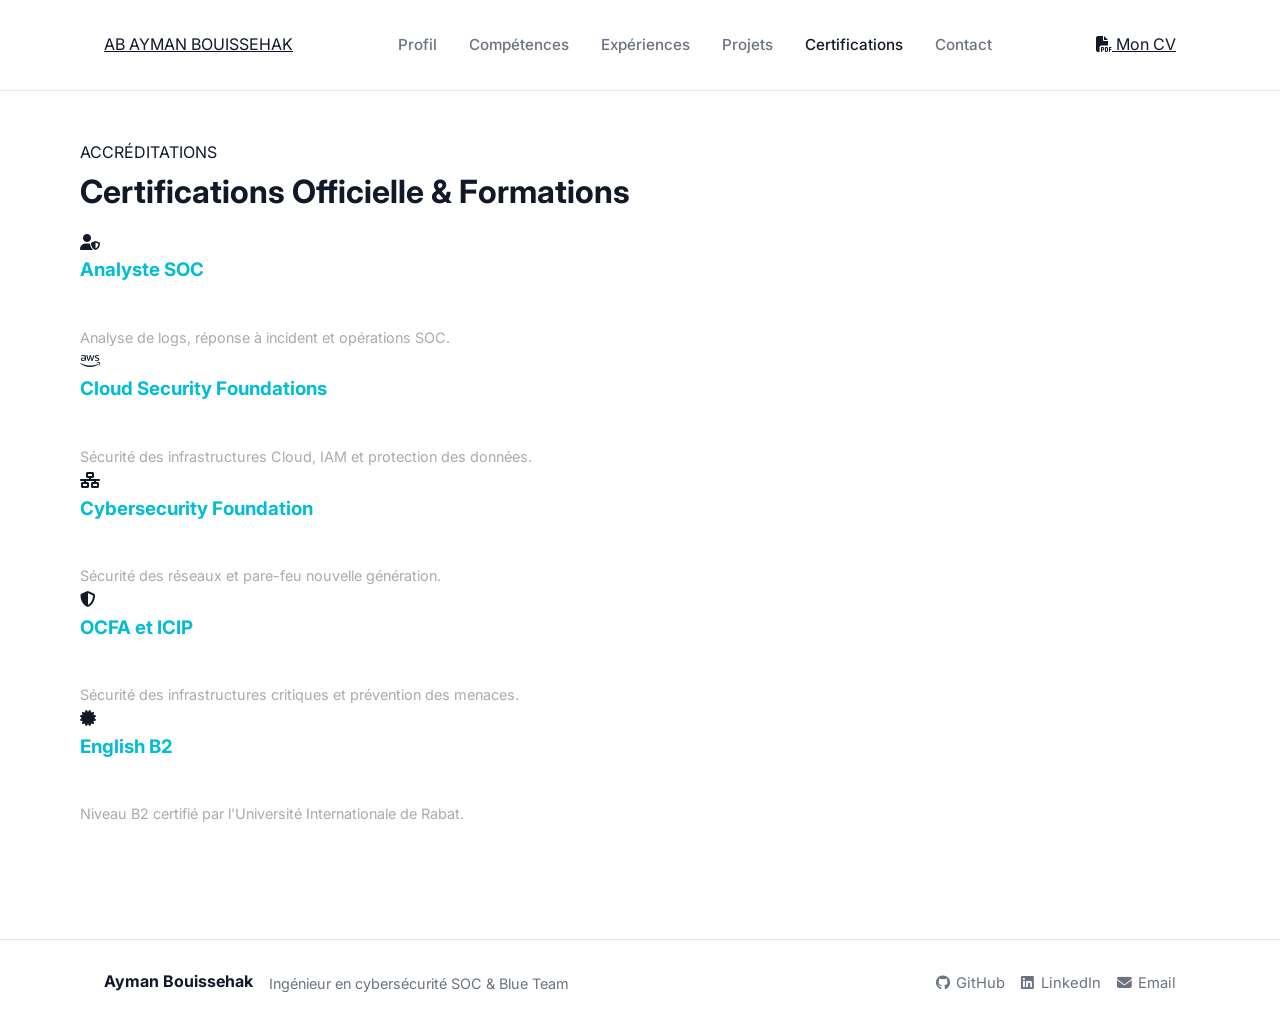
==== certifications.html @ 8b4440b2 "Refonte complete du portfolio multi-pages selon le CV actuel" ====
<!DOCTYPE html>
<html lang="fr">
<head>
    <meta charset="UTF-8">
    <meta name="viewport" content="width=device-width, initial-scale=1.0">
    <title>Certifications – Ayman Bouissehak</title>
    <link rel="stylesheet" href="style.css?v=3">
    <link rel="stylesheet" href="https://cdnjs.cloudflare.com/ajax/libs/font-awesome/6.4.0/css/all.min.css">
</head>
<body>

<nav class="navbar">
    <div class="container">
        <div class="logo">
            <a href="index.html">
                <span class="logo-badge">AB</span>
                <span class="logo-text">AYMAN BOUISSEHAK</span>
            </a>
        </div>
        <ul class="nav-links">
            <li><a href="index.html">Profil</a></li>
            <li><a href="skills.html">Compétences</a></li>
            <li><a href="experience.html">Expériences</a></li>
            <li><a href="projects.html">Projets</a></li>
            <li><a href="certifications.html" class="active">Certifications</a></li>
            <li><a href="contact.html">Contact</a></li>
        </ul>
        <div class="nav-actions">
            <a href="CV_Ayman_Bouissehak_SOC_Blue_Team.pdf" target="_blank" class="btn-cv">
                <i class="fas fa-file-pdf"></i> Mon CV
            </a>
        </div>
    </div>
</nav>

<main class="page-content">
    <section class="container" style="padding: 50px 0;">
        <div class="section-header">
            <p class="section-kicker">ACCRÉDITATIONS</p>
            <h1 class="section-title">Certifications Officielle & Formations</h1>
        </div>

        <div class="overview-grid" style="grid-template-columns: repeat(auto-fit, minmax(280px, 1fr)); gap: 25px;">

            <div class="overview-card">
                <div class="card-icon"><i class="fas fa-user-shield"></i></div>
                <h3 style="color: #00bcd4;">Analyste SOC</h3>
                <p style="color: #fff; font-weight: bold; margin-top: 5px;">DGSSI Cyber Learn (2026)</p>
                <p style="color: #aaa; margin-top: 10px; font-size: 0.9em;">Analyse de logs, réponse à incident et opérations SOC.</p>
            </div>

            <div class="overview-card">
                <div class="card-icon"><i class="fab fa-aws"></i></div>
                <h3 style="color: #00bcd4;">Cloud Security Foundations</h3>
                <p style="color: #fff; font-weight: bold; margin-top: 5px;">AWS Academy (2026)</p>
                <p style="color: #aaa; margin-top: 10px; font-size: 0.9em;">Sécurité des infrastructures Cloud, IAM et protection des données.</p>
            </div>

            <div class="overview-card">
                <div class="card-icon"><i class="fas fa-network-wired"></i></div>
                <h3 style="color: #00bcd4;">Cybersecurity Foundation</h3>
                <p style="color: #fff; font-weight: bold; margin-top: 5px;">Palo Alto Networks Academy</p>
                <p style="color: #aaa; margin-top: 10px; font-size: 0.9em;">Sécurité des réseaux et pare-feu nouvelle génération.</p>
            </div>

            <div class="overview-card">
                <div class="card-icon"><i class="fas fa-shield-alt"></i></div>
                <h3 style="color: #00bcd4;">OCFA et ICIP</h3>
                <p style="color: #fff; font-weight: bold; margin-top: 5px;">OPSWAT</p>
                <p style="color: #aaa; margin-top: 10px; font-size: 0.9em;">Sécurité des infrastructures critiques et prévention des menaces.</p>
            </div>

            <div class="overview-card">
                <div class="card-icon"><i class="fas fa-certificate"></i></div>
                <h3 style="color: #00bcd4;">English B2</h3>
                <p style="color: #fff; font-weight: bold; margin-top: 5px;">Certificat UIR</p>
                <p style="color: #aaa; margin-top: 10px; font-size: 0.9em;">Niveau B2 certifié par l'Université Internationale de Rabat.</p>
            </div>

        </div>
    </section>
</main>

<footer class="site-footer">
    <div class="container footer-content">
        <div class="footer-brand">
            <h3>Ayman Bouissehak</h3>
            <p>Ingénieur en cybersécurité SOC & Blue Team</p>
        </div>
        <div class="footer-links">
            <a href="https://github.com/AYMANBOUISSEHAK/" target="_blank"><i class="fab fa-github"></i> GitHub</a>
            <a href="https://linkedin.com/in/ayman-bouissehak" target="_blank"><i class="fab fa-linkedin"></i> LinkedIn</a>
            <a href="mailto:bouissehak.ayman@gmail.com"><i class="fas fa-envelope"></i> Email</a>
        </div>
    </div>
</footer>

</body>
</html>
---- style.css ----
@import url('https://fonts.googleapis.com/css2?family=Inter:wght@300;400;500;600;700;800&display=swap');

* {
    margin: 0;
    padding: 0;
    box-sizing: border-box;
}

:root {
    --bg: #ffffff;
    --text: #111827;
    --text-dim: #6b7280;
    --accent: #f59e0b;
    --accent-soft: rgba(245, 158, 11, 0.12);
    --border: #e5e7eb;
    --card-bg: #f9fafb;
    --shadow: 0 10px 30px rgba(17, 24, 39, 0.06);
    --radius: 16px;
}

html {
    scroll-behavior: smooth;
}

body {
    font-family: 'Inter', sans-serif;
    background: var(--bg);
    color: var(--text);
    line-height: 1.6;
    padding-top: 90px;
}

a {
    color: inherit;
}

.container {
    max-width: 1120px;
    margin: 0 auto;
    padding: 0 1.5rem;
}

.page {
    padding: 3rem 0 4rem;
}

.section-title {
    font-size: 2rem;
    font-weight: 700;
    margin-bottom: 0.8rem;
    color: var(--text);
}

.section-intro {
    color: var(--text-dim);
    font-size: 1rem;
    margin-bottom: 2rem;
    max-width: 760px;
}

/* NAVBAR */
.navbar {
    position: fixed;
    top: 0;
    width: 100%;
    background: rgba(255, 255, 255, 0.92);
    backdrop-filter: blur(10px);
    border-bottom: 1px solid var(--border);
    z-index: 1000;
}

.navbar .container {
    min-height: 90px;
    display: flex;
    justify-content: space-between;
    align-items: center;
}

.logo {
    display: flex;
    align-items: center;
}

.logo-img {
    height: 64px;
    width: auto;
    display: block;
    max-width: 180px;
}

.nav-links {
    display: flex;
    gap: 2rem;
    list-style: none;
}

.nav-links a {
    text-decoration: none;
    color: var(--text-dim);
    font-size: 0.95rem;
    font-weight: 500;
    transition: 0.25s ease;
}

.nav-links a:hover,
.nav-links a.active {
    color: var(--text);
}

.menu-toggle {
    display: none;
    font-size: 1.4rem;
    cursor: pointer;
    color: var(--text);
}

/* HERO */
.hero-card {
    background: linear-gradient(135deg, #ffffff 0%, #f9fafb 100%);
    border: 1px solid var(--border);
    border-radius: 24px;
    box-shadow: var(--shadow);
    padding: 2rem;
    margin-bottom: 2rem;
}

.hero-kicker {
    color: var(--accent);
    font-weight: 700;
    font-size: 0.9rem;
    letter-spacing: 0.08em;
    text-transform: uppercase;
    margin-bottom: 0.8rem;
}

.hero-title {
    font-size: 2.2rem;
    line-height: 1.2;
    font-weight: 800;
    margin-bottom: 1rem;
    max-width: 850px;
}

.hero-subtitle {
    color: var(--text-dim);
    max-width: 760px;
    font-size: 1rem;
    margin-bottom: 1.5rem;
}

.hero-actions {
    display: flex;
    gap: 1rem;
    flex-wrap: wrap;
}

.btn-primary,
.btn-secondary,
.btn-download,
.btn-submit {
    display: inline-flex;
    align-items: center;
    justify-content: center;
    text-decoration: none;
    border-radius: 10px;
    padding: 0.85rem 1.2rem;
    font-size: 0.95rem;
    font-weight: 600;
    transition: 0.25s ease;
    cursor: pointer;
}

.btn-primary {
    background: var(--text);
    color: #fff;
    border: 1px solid var(--text);
}

.btn-primary:hover {
    opacity: 0.92;
}

.btn-secondary,
.btn-download,
.btn-submit {
    background: transparent;
    color: var(--text);
    border: 1px solid var(--border);
}

.btn-secondary:hover,
.btn-download:hover,
.btn-submit:hover {
    border-color: var(--text);
    background: var(--text);
    color: #fff;
}

/* ABOUT */
.about-grid {
    display: grid;
    grid-template-columns: 320px 1fr;
    gap: 2rem;
    align-items: start;
}

.about-left {
    background: var(--card-bg);
    border: 1px solid var(--border);
    border-radius: var(--radius);
    box-shadow: var(--shadow);
    padding: 1.5rem;
    display: flex;
    flex-direction: column;
    gap: 1.4rem;
}

.profile-photo {
    text-align: center;
}

.profile-photo img {
    width: 180px;
    height: 180px;
    border-radius: 50%;
    object-fit: cover;
    border: 4px solid var(--accent-soft);
    box-shadow: var(--shadow);
}

.info-block {
    display: flex;
    flex-direction: column;
    gap: 1rem;
}

.info-item {
    display: flex;
    flex-direction: column;
    gap: 0.2rem;
}

.info-item strong {
    font-size: 0.76rem;
    font-weight: 700;
    letter-spacing: 0.08em;
    color: var(--text-dim);
}

.info-item span,
.info-item span a {
    color: var(--text);
    font-size: 0.95rem;
    text-decoration: none;
    word-break: break-word;
}

.about-right {
    background: #fff;
}

.content-title {
    font-size: 1.4rem;
    font-weight: 700;
    margin-bottom: 1rem;
}

.about-right p {
    color: var(--text-dim);
    margin-bottom: 1rem;
    font-size: 1rem;
    line-height: 1.8;
}

.about-right strong {
    color: var(--text);
}

.mini-highlights {
    display: grid;
    grid-template-columns: repeat(2, 1fr);
    gap: 1rem;
    margin-top: 1.5rem;
}

.mini-card {
    background: var(--card-bg);
    border: 1px solid var(--border);
    border-radius: var(--radius);
    padding: 1.2rem;
}

.mini-card h3 {
    font-size: 1rem;
    font-weight: 700;
    margin-bottom: 0.6rem;
}

.mini-card p {
    margin-bottom: 0;
    font-size: 0.95rem;
}

/* TOOLBOX */
.toolbox-grid {
    display: grid;
    grid-template-columns: repeat(2, 1fr);
    gap: 1.5rem;
    margin-bottom: 2rem;
}

.toolbox-item {
    background: var(--card-bg);
    border: 1px solid var(--border);
    border-radius: var(--radius);
    box-shadow: var(--shadow);
    padding: 1.5rem;
    transition: 0.25s ease;
}

.toolbox-item:hover {
    transform: translateY(-3px);
    border-color: var(--accent);
}

.toolbox-header {
    display: flex;
    align-items: center;
    gap: 0.8rem;
    margin-bottom: 1rem;
}

.tool-emoji {
    font-size: 1.6rem;
}

.toolbox-header h3 {
    font-size: 1.05rem;
    font-weight: 700;
}

.toolbox-item ul {
    list-style: none;
}

.toolbox-item li {
    padding: 0.55rem 0;
    color: var(--text-dim);
    border-bottom: 1px dashed var(--border);
    font-size: 0.95rem;
}

.toolbox-item li:last-child {
    border-bottom: none;
}

.certification-section {
    margin-top: 1rem;
}

.section-subtitle {
    font-size: 1.2rem;
    font-weight: 700;
    margin-bottom: 1rem;
}

.cert-badges {
    display: flex;
    flex-wrap: wrap;
    gap: 0.8rem;
}

.cert-badge {
    padding: 0.55rem 1rem;
    border-radius: 999px;
    background: var(--card-bg);
    border: 1px solid var(--border);
    font-size: 0.92rem;
}

.cert-badge em {
    color: var(--text-dim);
    font-size: 0.84rem;
}

/* PROJECTS */
.projects-grid {
    display: grid;
    grid-template-columns: repeat(2, 1fr);
    gap: 1.5rem;
}

.project-item {
    background: var(--card-bg);
    border: 1px solid var(--border);
    border-radius: var(--radius);
    box-shadow: var(--shadow);
    padding: 1.4rem;
    display: flex;
    gap: 1rem;
    transition: 0.25s ease;
}

.project-item:hover {
    transform: translateY(-4px);
    border-color: var(--accent);
}

.project-icon {
    width: 52px;
    height: 52px;
    border-radius: 14px;
    background: var(--accent-soft);
    display: flex;
    align-items: center;
    justify-content: center;
    flex-shrink: 0;
}

.project-icon i {
    color: var(--accent);
    font-size: 1.35rem;
}

.project-content {
    flex: 1;
}

.project-content h3 {
    font-size: 1.08rem;
    font-weight: 700;
    margin-bottom: 0.25rem;
}

.project-category {
    color: var(--text-dim);
    font-size: 0.83rem;
    margin-bottom: 0.7rem;
}

.project-desc {
    color: var(--text-dim);
    font-size: 0.94rem;
    line-height: 1.65;
    margin-bottom: 0.9rem;
}

.project-tags {
    display: flex;
    flex-wrap: wrap;
    gap: 0.5rem;
    margin-bottom: 1rem;
}

.project-tags span {
    font-size: 0.78rem;
    padding: 0.3rem 0.7rem;
    border-radius: 999px;
    background: #fff;
    border: 1px solid var(--border);
    color: var(--text-dim);
}

.project-links {
    display: flex;
    flex-wrap: wrap;
    gap: 0.9rem;
}

.project-links a,
.project-links span {
    text-decoration: none;
    font-size: 0.9rem;
    color: var(--text-dim);
    display: inline-flex;
    align-items: center;
    gap: 0.35rem;
    transition: 0.25s ease;
}

.project-links a:hover {
    color: var(--accent);
}

.disabled {
    opacity: 0.6;
    cursor: not-allowed;
}

/* CONTACT */
.contact-content {
    display: grid;
    grid-template-columns: 1fr 1fr;
    gap: 2rem;
}

.contact-info,
.contact-form {
    background: var(--card-bg);
    border: 1px solid var(--border);
    border-radius: var(--radius);
    box-shadow: var(--shadow);
    padding: 1.5rem;
}

.social-links {
    display: flex;
    gap: 1rem;
    margin-top: 1.3rem;
}

.social-links a {
    font-size: 1.25rem;
    color: var(--text-dim);
    transition: 0.25s ease;
}

.social-links a:hover {
    color: var(--accent);
}

.contact-form {
    display: flex;
    flex-direction: column;
    gap: 1rem;
}

.contact-form input,
.contact-form textarea {
    width: 100%;
    padding: 0.9rem 1rem;
    border-radius: 10px;
    border: 1px solid var(--border);
    font-family: 'Inter', sans-serif;
    font-size: 0.95rem;
    background: #fff;
    transition: 0.25s ease;
}

.contact-form input:focus,
.contact-form textarea:focus {
    outline: none;
    border-color: var(--accent);
}

/* RESPONSIVE */
@media (max-width: 900px) {
    .about-grid,
    .contact-content,
    .projects-grid,
    .toolbox-grid,
    .mini-highlights {
        grid-template-columns: 1fr;
    }

    .about-left {
        max-width: 420px;
        margin: 0 auto;
    }
}

@media (max-width: 768px) {
    body {
        padding-top: 82px;
    }

    .navbar .container {
        min-height: 82px;
    }

    .logo-img {
        height: 52px;
    }

    .nav-links {
        display: none;
    }

    .nav-links.active {
        display: flex;
        flex-direction: column;
        position: absolute;
        top: 100%;
        left: 0;
        width: 100%;
        background: #fff;
        border-bottom: 1px solid var(--border);
        padding: 1.5rem;
        gap: 1rem;
        text-align: center;
    }

    .menu-toggle {
        display: block;
    }

    .hero-title {
        font-size: 1.75rem;
    }

    .hero-card {
        padding: 1.4rem;
    }
}
/* EXPERIENCE */
.experience-section {
    margin-top: 3rem;
}

.experience-list {
    display: flex;
    flex-direction: column;
    gap: 1.2rem;
}

.experience-item {
    background: var(--card-bg);
    border: 1px solid var(--border);
    border-radius: var(--radius);
    box-shadow: var(--shadow);
    padding: 1.4rem;
}

.experience-top {
    display: flex;
    justify-content: space-between;
    align-items: center;
    gap: 1rem;
    margin-bottom: 0.35rem;
    flex-wrap: wrap;
}

.experience-top h3 {
    font-size: 1.05rem;
    font-weight: 700;
    color: var(--text);
}

.experience-top span {
    font-size: 0.9rem;
    color: var(--text-dim);
}

.experience-place {
    font-size: 0.92rem;
    font-weight: 600;
    color: var(--accent);
    margin-bottom: 0.7rem;
}

.experience-desc {
    color: var(--text-dim);
    font-size: 0.95rem;
    line-height: 1.7;
}
/* FOOTER */
.site-footer {
    margin-top: 4rem;
    border-top: 1px solid var(--border);
    padding: 1.8rem 0;
    background: #fff;
}

.footer-content {
    display: flex;
    justify-content: space-between;
    align-items: center;
    gap: 1rem;
    flex-wrap: wrap;
}

.footer-content h3 {
    font-size: 1rem;
    margin-bottom: 0.2rem;
}

.footer-content p {
    color: var(--text-dim);
    font-size: 0.9rem;
}

.footer-links {
    display: flex;
    gap: 1rem;
    flex-wrap: wrap;
}

.footer-links a {
    text-decoration: none;
    color: var(--text-dim);
    font-size: 0.92rem;
    transition: 0.25s ease;
}

.footer-links a:hover {
    color: var(--accent);
}
/* EXPERIENCE WITH LOGO */
.experience-header {
    display: flex;
    align-items: center;
    gap: 1rem;
    margin-bottom: 0.8rem;
}

.experience-logo {
    width: 55px;
    height: 55px;
    border-radius: 12px;
    background: white;
    border: 1px solid var(--border);
    display: flex;
    align-items: center;
    justify-content: center;
    overflow: hidden;
    flex-shrink: 0;
}

.experience-logo img {
    width: 80%;
    height: auto;
    object-fit: contain;
}

.experience-main {
    flex: 1;
}

.experience-top {
    display: flex;
    justify-content: space-between;
    align-items: center;
    flex-wrap: wrap;
}

.experience-top h3 {
    font-size: 1.05rem;
    font-weight: 700;
}

.experience-top span {
    font-size: 0.9rem;
    color: var(--text-dim);
}
/* PROJECTS PREMIUM */
.projects-hero {
    margin-bottom: 2rem;
}

.projects-kicker {
    color: var(--accent);
    font-weight: 700;
    font-size: 0.9rem;
    letter-spacing: 0.08em;
    text-transform: uppercase;
    margin-bottom: 0.6rem;
}

.featured-project {
    background: linear-gradient(135deg, #ffffff 0%, #f9fafb 100%);
    border: 1px solid var(--border);
    border-radius: 24px;
    box-shadow: var(--shadow);
    padding: 1.8rem;
    margin-bottom: 2rem;
    position: relative;
    overflow: hidden;
}

.featured-badge {
    display: inline-block;
    margin-bottom: 1rem;
    background: var(--accent-soft);
    color: var(--accent);
    border: 1px solid rgba(245, 158, 11, 0.2);
    border-radius: 999px;
    padding: 0.35rem 0.8rem;
    font-size: 0.8rem;
    font-weight: 700;
}

.featured-content {
    display: grid;
    grid-template-columns: 90px 1fr;
    gap: 1.3rem;
    align-items: start;
}

.featured-icon {
    width: 78px;
    height: 78px;
    border-radius: 20px;
    background: var(--accent-soft);
    display: flex;
    align-items: center;
    justify-content: center;
}

.featured-icon i {
    font-size: 2rem;
    color: var(--accent);
}

.featured-category {
    color: var(--text-dim);
    font-size: 0.88rem;
    margin-bottom: 0.4rem;
}

.featured-right h2 {
    font-size: 1.7rem;
    line-height: 1.2;
    margin-bottom: 0.8rem;
}

.featured-desc {
    color: var(--text-dim);
    font-size: 1rem;
    line-height: 1.75;
    margin-bottom: 1rem;
    max-width: 800px;
}

.projects-list {
    margin-top: 0.5rem;
}

.projects-grid {
    display: grid;
    grid-template-columns: repeat(2, 1fr);
    gap: 1.5rem;
}

.project-item {
    background: #fff;
    border: 1px solid var(--border);
    border-radius: 20px;
    box-shadow: var(--shadow);
    padding: 1.4rem;
    transition: 0.28s ease;
    display: flex;
    flex-direction: column;
    justify-content: space-between;
}

.project-item:hover {
    transform: translateY(-5px);
    border-color: var(--accent);
}

.project-top {
    display: flex;
    gap: 1rem;
    align-items: flex-start;
    margin-bottom: 1rem;
}

.project-icon {
    width: 52px;
    height: 52px;
    border-radius: 14px;
    background: var(--accent-soft);
    display: flex;
    align-items: center;
    justify-content: center;
    flex-shrink: 0;
}

.project-icon i {
    color: var(--accent);
    font-size: 1.25rem;
}

.project-head {
    flex: 1;
}

.project-head h3 {
    font-size: 1.08rem;
    font-weight: 700;
    line-height: 1.35;
}

.project-category {
    color: var(--text-dim);
    font-size: 0.82rem;
    margin-bottom: 0.35rem;
}

.project-desc {
    color: var(--text-dim);
    font-size: 0.94rem;
    line-height: 1.7;
    margin-bottom: 1rem;
}

.project-tags {
    display: flex;
    flex-wrap: wrap;
    gap: 0.5rem;
    margin-bottom: 1rem;
}

.project-tags span {
    font-size: 0.78rem;
    padding: 0.35rem 0.7rem;
    border-radius: 999px;
    background: #f8fafc;
    border: 1px solid var(--border);
    color: var(--text-dim);
    font-weight: 500;
}

.project-links {
    display: flex;
    flex-wrap: wrap;
    gap: 0.75rem;
    margin-top: auto;
}

.project-links-featured {
    margin-top: 1.2rem;
}

.project-btn {
    display: inline-flex;
    align-items: center;
    gap: 0.45rem;
    text-decoration: none;
    padding: 0.7rem 1rem;
    border-radius: 10px;
    border: 1px solid var(--text);
    background: var(--text);
    color: #fff;
    font-size: 0.9rem;
    font-weight: 600;
    transition: 0.25s ease;
}

.project-btn:hover {
    opacity: 0.92;
}

.project-btn.secondary {
    background: transparent;
    color: var(--text);
    border: 1px solid var(--border);
}

.project-btn.secondary:hover {
    background: var(--text);
    color: #fff;
    border-color: var(--text);
}

.project-btn.disabled {
    background: #f3f4f6;
    color: var(--text-dim);
    border: 1px solid var(--border);
    cursor: not-allowed;
}

@media (max-width: 900px) {
    .featured-content,
    .projects-grid {
        grid-template-columns: 1fr;
    }

    .featured-content {
        gap: 1rem;
    }
}
/* TOOLBOX PREMIUM */
.toolbox-hero {
    margin-bottom: 2rem;
}

.toolbox-kicker {
    color: var(--accent);
    font-weight: 700;
    font-size: 0.9rem;
    letter-spacing: 0.08em;
    text-transform: uppercase;
    margin-bottom: 0.6rem;
}

.toolbox-highlight {
    background: linear-gradient(135deg, #ffffff 0%, #f9fafb 100%);
    border: 1px solid var(--border);
    border-radius: 24px;
    box-shadow: var(--shadow);
    padding: 1.8rem;
    margin-bottom: 2rem;
}

.toolbox-highlight-badge {
    display: inline-block;
    margin-bottom: 1rem;
    background: var(--accent-soft);
    color: var(--accent);
    border: 1px solid rgba(245, 158, 11, 0.2);
    border-radius: 999px;
    padding: 0.35rem 0.8rem;
    font-size: 0.8rem;
    font-weight: 700;
}

.toolbox-highlight-content {
    display: grid;
    grid-template-columns: 88px 1fr;
    gap: 1.2rem;
    align-items: start;
}

.toolbox-highlight-icon {
    width: 76px;
    height: 76px;
    border-radius: 20px;
    background: var(--accent-soft);
    display: flex;
    align-items: center;
    justify-content: center;
}

.toolbox-highlight-icon i {
    color: var(--accent);
    font-size: 1.9rem;
}

.toolbox-highlight-text h2 {
    font-size: 1.55rem;
    line-height: 1.2;
    margin-bottom: 0.8rem;
}

.toolbox-highlight-text p {
    color: var(--text-dim);
    font-size: 1rem;
    line-height: 1.75;
    margin-bottom: 1rem;
    max-width: 850px;
}

.toolbox-pill-row {
    display: flex;
    flex-wrap: wrap;
    gap: 0.6rem;
}

.toolbox-pill-row span {
    font-size: 0.8rem;
    padding: 0.4rem 0.8rem;
    border-radius: 999px;
    background: #f8fafc;
    border: 1px solid var(--border);
    color: var(--text-dim);
    font-weight: 500;
}

.toolbox-grid {
    display: grid;
    grid-template-columns: repeat(2, 1fr);
    gap: 1.5rem;
    margin-bottom: 2rem;
}

.toolbox-item.premium {
    background: #fff;
    border: 1px solid var(--border);
    border-radius: 20px;
    box-shadow: var(--shadow);
    padding: 1.5rem;
    transition: 0.28s ease;
}

.toolbox-item.premium:hover {
    transform: translateY(-5px);
    border-color: var(--accent);
}

.toolbox-header {
    display: flex;
    align-items: center;
    gap: 1rem;
    margin-bottom: 1.2rem;
}

.toolbox-icon-box {
    width: 52px;
    height: 52px;
    border-radius: 14px;
    background: var(--accent-soft);
    display: flex;
    align-items: center;
    justify-content: center;
    flex-shrink: 0;
}

.toolbox-icon-box i {
    color: var(--accent);
    font-size: 1.25rem;
}

.toolbox-label {
    color: var(--text-dim);
    font-size: 0.78rem;
    font-weight: 600;
    letter-spacing: 0.08em;
    text-transform: uppercase;
    margin-bottom: 0.2rem;
}

.toolbox-item.premium h3 {
    font-size: 1.08rem;
    font-weight: 700;
    color: var(--text);
}

.toolbox-item.premium ul {
    list-style: none;
}

.toolbox-item.premium li {
    color: var(--text-dim);
    padding: 0.55rem 0;
    border-bottom: 1px dashed var(--border);
    font-size: 0.95rem;
}

.toolbox-item.premium li:last-child {
    border-bottom: none;
}

.premium-cert-section {
    background: #fff;
    border: 1px solid var(--border);
    border-radius: 20px;
    box-shadow: var(--shadow);
    padding: 1.5rem;
}

.certification-header {
    margin-bottom: 1rem;
}

.cert-badges {
    display: flex;
    flex-wrap: wrap;
    gap: 0.8rem;
}

.cert-badge {
    background: #f8fafc;
    border: 1px solid var(--border);
    border-radius: 999px;
    padding: 0.55rem 1rem;
    font-size: 0.92rem;
    color: var(--text);
}

.cert-badge em {
    color: var(--text-dim);
    font-style: italic;
    font-size: 0.84rem;
}

.cert-badge a {
    color: var(--accent);
    text-decoration: none;
    margin-left: 0.25rem;
}

@media (max-width: 900px) {
    .toolbox-highlight-content,
    .toolbox-grid {
        grid-template-columns: 1fr;
    }

    .toolbox-highlight-content {
        gap: 1rem;
    }
}
/* FOOTER WITH LOGO */
.site-footer {
    margin-top: 4rem;
    border-top: 1px solid var(--border);
    padding: 1.8rem 0;
    background: #fff;
}

.footer-content {
    display: flex;
    justify-content: space-between;
    align-items: center;
    gap: 1.5rem;
    flex-wrap: wrap;
}

.footer-brand {
    display: flex;
    align-items: center;
    gap: 1rem;
}

.footer-logo {
    height: 55px;
    width: auto;
    max-width: 100px;
    object-fit: contain;
}

.footer-brand-text h3 {
    font-size: 1rem;
    margin-bottom: 0.2rem;
    color: var(--text);
}

.footer-brand-text p {
    color: var(--text-dim);
    font-size: 0.9rem;
    margin: 0;
}

.footer-links {
    display: flex;
    gap: 1rem;
    flex-wrap: wrap;
    align-items: center;
}

.footer-links a {
    text-decoration: none;
    color: var(--text-dim);
    font-size: 0.92rem;
    display: inline-flex;
    align-items: center;
    gap: 0.4rem;
    transition: 0.25s ease;
}

.footer-links a:hover {
    color: var(--accent);
}

@media (max-width: 768px) {
    .footer-content {
        flex-direction: column;
        align-items: flex-start;
    }

    .footer-logo {
        height: 48px;
    }
}
.presentation-btn {
    background: #f97316; /* orange PowerPoint */
    color: white;
    border: none;
}

.presentation-btn:hover {
    opacity: 0.9;
}
.career-section {
    margin-top: 2rem;
    background: var(--card-bg);
    border: 1px solid var(--border);
    border-radius: var(--radius);
    box-shadow: var(--shadow);
    padding: 1.4rem;
}

.career-section p {
    color: var(--text-dim);
    font-size: 0.98rem;
    line-height: 1.75;
    margin-bottom: 0.9rem;
}

.career-section p:last-child {
    margin-bottom: 0;
}
/* ACTIVITIES */
.activities-section {
    margin-top: 2rem;
}

.activities-list {
    display: flex;
    flex-direction: column;
    gap: 1rem;
}

.activity-item {
    background: var(--card-bg);
    border: 1px solid var(--border);
    border-radius: var(--radius);
    box-shadow: var(--shadow);
    padding: 1.2rem;
}

.activity-item h3 {
    font-size: 1rem;
    font-weight: 700;
    margin-bottom: 0.5rem;
}

.activity-item p {
    color: var(--text-dim);
    font-size: 0.95rem;
    line-height: 1.7;
}
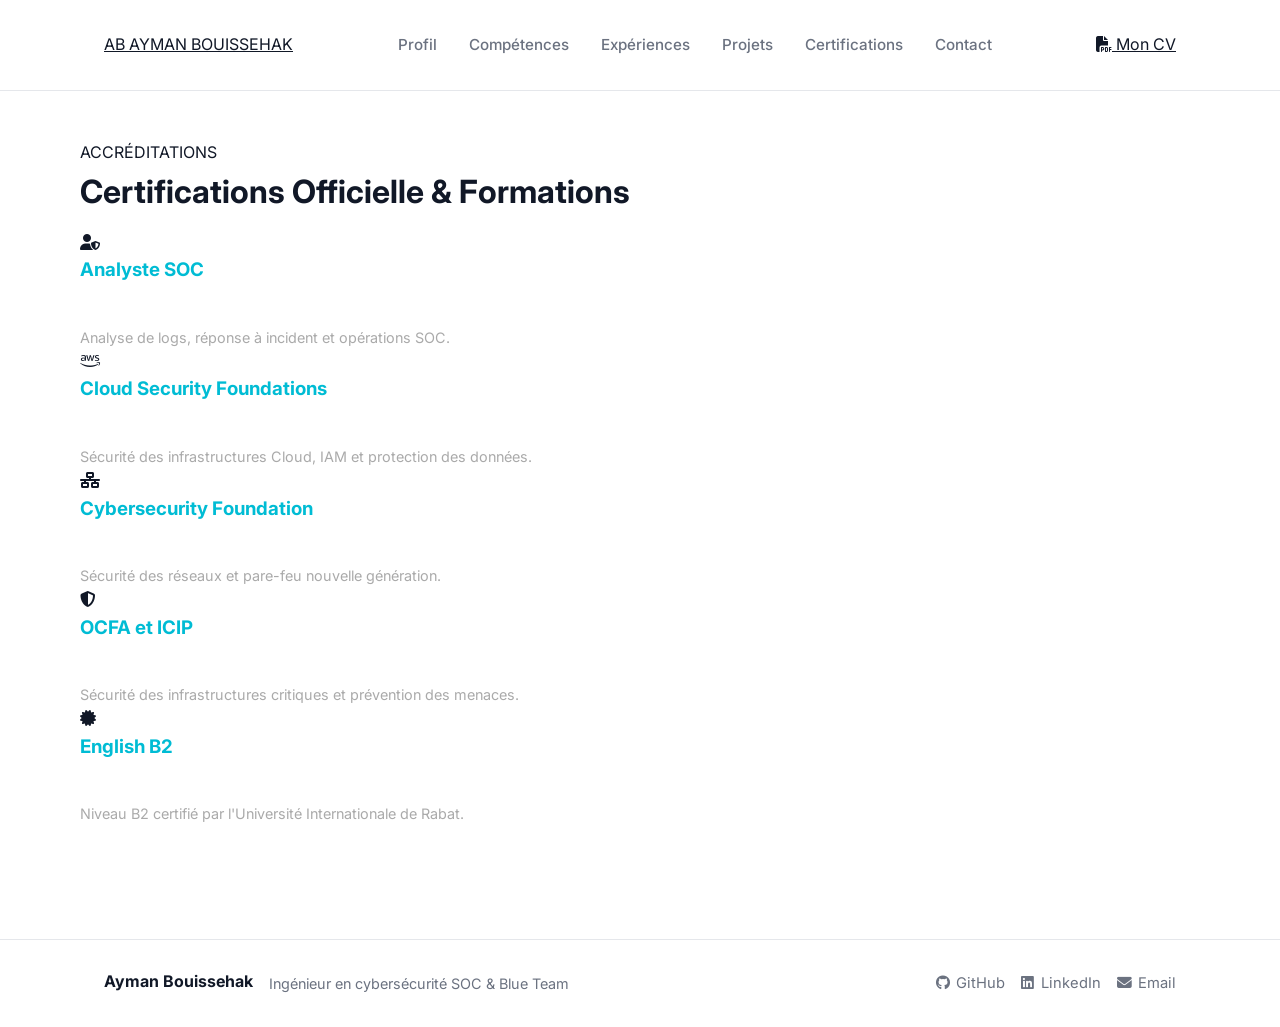
==== commit f683a2f3: "Mise a jour globale de la barre de navigation" ====
--- a/certifications.html
+++ b/certifications.html
@@ -18,13 +18,13 @@
             </a>
         </div>
         <ul class="nav-links">
-            <li><a href="index.html">Profil</a></li>
-            <li><a href="skills.html">Compétences</a></li>
-            <li><a href="experience.html">Expériences</a></li>
-            <li><a href="projects.html">Projets</a></li>
-            <li><a href="certifications.html" class="active">Certifications</a></li>
-            <li><a href="contact.html">Contact</a></li>
-        </ul>
+    <li><a href="index.html">Profil</a></li>
+    <li><a href="skills.html">Compétences</a></li>
+    <li><a href="experience.html">Expériences</a></li>
+    <li><a href="projects.html">Projets</a></li>
+    <li><a href="certifications.html">Certifications</a></li>
+    <li><a href="contact.html">Contact</a></li>
+</ul>
         <div class="nav-actions">
             <a href="CV_Ayman_Bouissehak_SOC_Blue_Team.pdf" target="_blank" class="btn-cv">
                 <i class="fas fa-file-pdf"></i> Mon CV
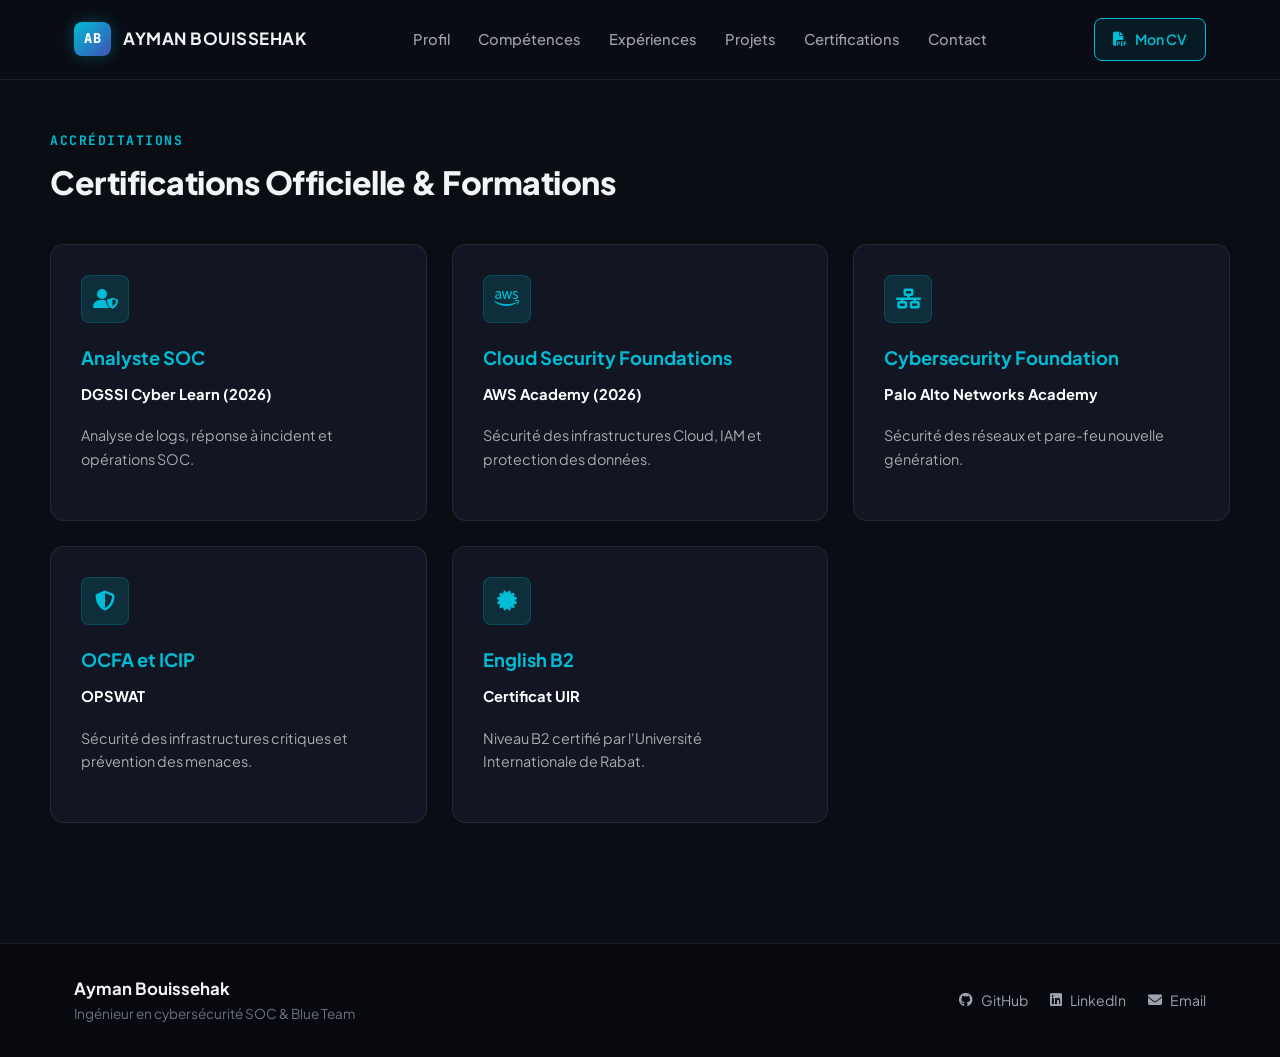
==== commit 7a34c0d1: "Correction des liens de navigation, du nom de fichier experience.html et du nom du CV PDF" ====
--- a/certifications.html
+++ b/certifications.html
@@ -25,11 +25,12 @@
     <li><a href="certifications.html">Certifications</a></li>
     <li><a href="contact.html">Contact</a></li>
 </ul>
-        <div class="nav-actions">
-            <a href="CV_Ayman_Bouissehak_SOC_Blue_Team.pdf" target="_blank" class="btn-cv">
-                <i class="fas fa-file-pdf"></i> Mon CV
-            </a>
-        </div>
+
+<div class="nav-actions">
+    <a href="CV AYMAN-BOUISSEHAK.pdf" target="_blank" class="btn-cv">
+        <i class="fas fa-file-pdf"></i> Mon CV
+    </a>
+</div>
     </div>
 </nav>
 
--- a/style.css
+++ b/style.css
@@ -1,1312 +1,483 @@
-@import url('https://fonts.googleapis.com/css2?family=Inter:wght@300;400;500;600;700;800&display=swap');
-
+/* ==========================================================================
+   AYMAN BOUISSEHAK - PORTFOLIO STYLESHEET (Cybersecurity Theme)
+   ========================================================================== */
+
+@import url('https://fonts.googleapis.com/css2?family=Plus+Jakarta+Sans:wght@300;400;500;600;700;800&family=JetBrains+Mono:wght@400;500;700&display=swap');
+
+:root {
+    --bg-main: #0a0d14;
+    --bg-surface: #111622;
+    --bg-surface-hover: #171f30;
+    --border-color: rgba(255, 255, 255, 0.08);
+    --border-color-hover: rgba(0, 188, 212, 0.4);
+    
+    --primary: #00bcd4;
+    --primary-glow: rgba(0, 188, 212, 0.15);
+    --primary-hover: #00e5ff;
+    
+    --text-main: #f3f4f6;
+    --text-muted: #9ca3af;
+    --text-subtle: #6b7280;
+    
+    --font-main: 'Plus Jakarta Sans', system-ui, -apple-system, sans-serif;
+    --font-code: 'JetBrains Mono', monospace;
+    
+    --radius-sm: 8px;
+    --radius-md: 14px;
+    --radius-lg: 20px;
+}
+
+/* Reset & Basics */
 * {
     margin: 0;
     padding: 0;
     box-sizing: border-box;
 }
 
-:root {
-    --bg: #ffffff;
-    --text: #111827;
-    --text-dim: #6b7280;
-    --accent: #f59e0b;
-    --accent-soft: rgba(245, 158, 11, 0.12);
-    --border: #e5e7eb;
-    --card-bg: #f9fafb;
-    --shadow: 0 10px 30px rgba(17, 24, 39, 0.06);
-    --radius: 16px;
-}
-
-html {
-    scroll-behavior: smooth;
-}
-
 body {
-    font-family: 'Inter', sans-serif;
-    background: var(--bg);
-    color: var(--text);
+    background-color: var(--bg-main);
+    color: var(--text-main);
+    font-family: var(--font-main);
     line-height: 1.6;
-    padding-top: 90px;
+    overflow-x: hidden;
+    -webkit-font-smoothing: antialiased;
 }
 
 a {
     color: inherit;
-}
-
+    text-decoration: none;
+    transition: all 0.25s ease;
+}
+
+/* Layout Container */
 .container {
-    max-width: 1120px;
+    max-width: 1180px;
     margin: 0 auto;
-    padding: 0 1.5rem;
-}
-
-.page {
-    padding: 3rem 0 4rem;
+    padding: 0 24px;
+}
+
+/* ==========================================================================
+   NAVBAR (Glassmorphism moderne)
+   ========================================================================== */
+.navbar {
+    background: rgba(10, 13, 20, 0.85);
+    backdrop-filter: blur(12px);
+    -webkit-backdrop-filter: blur(12px);
+    border-bottom: 1px solid var(--border-color);
+    position: sticky;
+    top: 0;
+    z-index: 1000;
+    padding: 18px 0;
+}
+
+.navbar .container {
+    display: flex;
+    justify-content: space-between;
+    align-items: center;
+}
+
+.logo a {
+    display: flex;
+    align-items: center;
+    gap: 12px;
+}
+
+.logo-badge {
+    background: linear-gradient(135deg, #00bcd4 0%, #3f51b5 100%);
+    color: #ffffff;
+    font-weight: 800;
+    font-family: var(--font-code);
+    padding: 6px 10px;
+    border-radius: var(--radius-sm);
+    font-size: 0.85rem;
+    letter-spacing: 0.5px;
+    box-shadow: 0 0 15px rgba(0, 188, 212, 0.3);
+}
+
+.logo-text {
+    font-weight: 700;
+    font-size: 1.05rem;
+    letter-spacing: 0.5px;
+    color: var(--text-main);
+}
+
+.nav-links {
+    display: flex;
+    list-style: none;
+    gap: 28px;
+}
+
+.nav-links a {
+    color: var(--text-muted);
+    font-weight: 500;
+    font-size: 0.92rem;
+}
+
+.nav-links a:hover,
+.nav-links a.active {
+    color: var(--primary);
+}
+
+.btn-cv {
+    background: rgba(0, 188, 212, 0.08);
+    border: 1px solid var(--primary);
+    color: var(--primary);
+    padding: 9px 18px;
+    border-radius: var(--radius-sm);
+    font-weight: 600;
+    font-size: 0.88rem;
+    display: inline-flex;
+    align-items: center;
+    gap: 8px;
+}
+
+.btn-cv:hover {
+    background: var(--primary);
+    color: #0a0d14;
+    box-shadow: 0 0 20px rgba(0, 188, 212, 0.4);
+}
+
+.menu-toggle {
+    display: none;
+}
+
+/* ==========================================================================
+   HERO / PROFIL SECTION
+   ========================================================================== */
+.page-content {
+    min-height: calc(100vh - 180px);
+}
+
+.hero-section {
+    padding: 70px 0 50px 0;
+}
+
+.hero-container {
+    display: grid;
+    grid-template-columns: 1.25fr 0.75fr;
+    gap: 48px;
+    align-items: center;
+}
+
+.status-badge {
+    display: inline-flex;
+    align-items: center;
+    gap: 10px;
+    background: rgba(0, 188, 212, 0.08);
+    border: 1px solid rgba(0, 188, 212, 0.25);
+    color: var(--primary);
+    padding: 6px 14px;
+    border-radius: 30px;
+    font-size: 0.82rem;
+    font-weight: 600;
+    margin-bottom: 22px;
+}
+
+.status-dot {
+    width: 8px;
+    height: 8px;
+    background-color: var(--primary);
+    border-radius: 50%;
+    box-shadow: 0 0 10px var(--primary);
+    animation: pulse 2s infinite;
+}
+
+@keyframes pulse {
+    0% { opacity: 1; transform: scale(1); }
+    50% { opacity: 0.5; transform: scale(1.2); }
+    100% { opacity: 1; transform: scale(1); }
+}
+
+.hero-name {
+    font-size: 3.2rem;
+    font-weight: 800;
+    line-height: 1.1;
+    margin-bottom: 12px;
+    letter-spacing: -0.5px;
+    background: linear-gradient(180deg, #ffffff 0%, #cbd5e1 100%);
+    -webkit-background-clip: text;
+    -webkit-text-fill-color: transparent;
+}
+
+.hero-tagline {
+    font-size: 1.35rem;
+    color: var(--primary);
+    margin-bottom: 20px;
+    font-weight: 600;
+}
+
+.hero-description {
+    color: var(--text-muted);
+    font-size: 1.02rem;
+    margin-bottom: 28px;
+    line-height: 1.75;
+}
+
+.hero-highlights {
+    display: flex;
+    flex-wrap: wrap;
+    gap: 18px;
+    margin-bottom: 35px;
+    color: var(--text-subtle);
+    font-size: 0.88rem;
+}
+
+.hero-highlights span {
+    display: inline-flex;
+    align-items: center;
+    gap: 8px;
+    background: rgba(255, 255, 255, 0.03);
+    padding: 6px 12px;
+    border-radius: var(--radius-sm);
+    border: 1px solid var(--border-color);
+}
+
+.hero-cta {
+    display: flex;
+    gap: 16px;
+}
+
+.btn-primary {
+    background: var(--primary);
+    color: #0a0d14;
+    padding: 13px 26px;
+    border-radius: var(--radius-sm);
+    font-weight: 700;
+    font-size: 0.95rem;
+    display: inline-flex;
+    align-items: center;
+    gap: 8px;
+    box-shadow: 0 4px 20px rgba(0, 188, 212, 0.25);
+}
+
+.btn-primary:hover {
+    background: var(--primary-hover);
+    transform: translateY(-2px);
+    box-shadow: 0 6px 25px rgba(0, 188, 212, 0.4);
+}
+
+.btn-secondary {
+    background: var(--bg-surface);
+    border: 1px solid var(--border-color);
+    color: var(--text-main);
+    padding: 13px 26px;
+    border-radius: var(--radius-sm);
+    font-weight: 600;
+    font-size: 0.95rem;
+    display: inline-flex;
+    align-items: center;
+    gap: 8px;
+}
+
+.btn-secondary:hover {
+    border-color: var(--primary);
+    color: var(--primary);
+    background: var(--bg-surface-hover);
+}
+
+/* Photo Card Frame */
+.hero-image-wrapper {
+    display: flex;
+    justify-content: center;
+}
+
+.image-card {
+    position: relative;
+    width: 290px;
+    height: 370px;
+    border-radius: var(--radius-lg);
+    overflow: hidden;
+    border: 1px solid var(--border-color);
+    background: var(--bg-surface);
+    box-shadow: 0 20px 40px rgba(0, 0, 0, 0.6);
+    transition: transform 0.3s ease, border-color 0.3s ease;
+}
+
+.image-card:hover {
+    border-color: var(--primary);
+    transform: translateY(-4px);
+}
+
+.image-card img {
+    width: 100%;
+    height: 100%;
+    object-fit: cover;
+    display: block;
+}
+
+.image-overlay-badge {
+    position: absolute;
+    bottom: 14px;
+    left: 14px;
+    right: 14px;
+    background: rgba(17, 22, 34, 0.85);
+    backdrop-filter: blur(8px);
+    border: 1px solid var(--border-color);
+    padding: 10px 14px;
+    border-radius: var(--radius-md);
+    display: flex;
+    align-items: center;
+    gap: 10px;
+    font-size: 0.78rem;
+    font-weight: 700;
+    color: var(--primary);
+    letter-spacing: 0.5px;
+}
+
+/* ==========================================================================
+   CARDS & GRID SECTION
+   ========================================================================== */
+.overview-section {
+    padding: 50px 0;
+}
+
+.section-header {
+    margin-bottom: 36px;
+}
+
+.section-kicker {
+    color: var(--primary);
+    font-size: 0.82rem;
+    font-weight: 700;
+    letter-spacing: 1.5px;
+    font-family: var(--font-code);
+    margin-bottom: 6px;
 }
 
 .section-title {
     font-size: 2rem;
-    font-weight: 700;
-    margin-bottom: 0.8rem;
-    color: var(--text);
-}
-
-.section-intro {
-    color: var(--text-dim);
-    font-size: 1rem;
-    margin-bottom: 2rem;
-    max-width: 760px;
-}
-
-/* NAVBAR */
-.navbar {
-    position: fixed;
-    top: 0;
-    width: 100%;
-    background: rgba(255, 255, 255, 0.92);
-    backdrop-filter: blur(10px);
-    border-bottom: 1px solid var(--border);
-    z-index: 1000;
-}
-
-.navbar .container {
-    min-height: 90px;
+    font-weight: 800;
+    letter-spacing: -0.5px;
+}
+
+.overview-grid {
+    display: grid;
+    grid-template-columns: repeat(auto-fit, minmax(310px, 1fr));
+    gap: 24px;
+}
+
+.overview-card {
+    background: var(--bg-surface);
+    border: 1px solid var(--border-color);
+    padding: 30px;
+    border-radius: var(--radius-md);
+    transition: all 0.3s cubic-bezier(0.4, 0, 0.2, 1);
+    position: relative;
+}
+
+.overview-card:hover {
+    transform: translateY(-4px);
+    border-color: var(--border-color-hover);
+    background: var(--bg-surface-hover);
+    box-shadow: 0 12px 30px rgba(0, 0, 0, 0.4);
+}
+
+.card-icon {
+    width: 48px;
+    height: 48px;
+    background: var(--primary-glow);
+    color: var(--primary);
+    border-radius: var(--radius-sm);
+    display: flex;
+    align-items: center;
+    justify-content: center;
+    font-size: 1.25rem;
+    margin-bottom: 20px;
+    border: 1px solid rgba(0, 188, 212, 0.2);
+}
+
+.overview-card h3 {
+    font-size: 1.15rem;
+    font-weight: 700;
+    margin-bottom: 10px;
+    color: var(--text-main);
+}
+
+.overview-card p {
+    color: var(--text-muted);
+    font-size: 0.92rem;
+    line-height: 1.65;
+    margin-bottom: 18px;
+}
+
+.card-link {
+    color: var(--primary);
+    font-weight: 600;
+    font-size: 0.88rem;
+    display: inline-flex;
+    align-items: center;
+    gap: 6px;
+}
+
+.card-link i {
+    transition: transform 0.2s;
+}
+
+.card-link:hover i {
+    transform: translateX(4px);
+}
+
+/* ==========================================================================
+   FOOTER
+   ========================================================================== */
+.site-footer {
+    border-top: 1px solid var(--border-color);
+    padding: 32px 0;
+    margin-top: 70px;
+    background-color: #07090f;
+}
+
+.footer-content {
     display: flex;
     justify-content: space-between;
     align-items: center;
-}
-
-.logo {
-    display: flex;
-    align-items: center;
-}
-
-.logo-img {
-    height: 64px;
-    width: auto;
-    display: block;
-    max-width: 180px;
-}
-
-.nav-links {
-    display: flex;
-    gap: 2rem;
-    list-style: none;
-}
-
-.nav-links a {
-    text-decoration: none;
-    color: var(--text-dim);
-    font-size: 0.95rem;
-    font-weight: 500;
-    transition: 0.25s ease;
-}
-
-.nav-links a:hover,
-.nav-links a.active {
-    color: var(--text);
-}
-
-.menu-toggle {
-    display: none;
-    font-size: 1.4rem;
-    cursor: pointer;
-    color: var(--text);
-}
-
-/* HERO */
-.hero-card {
-    background: linear-gradient(135deg, #ffffff 0%, #f9fafb 100%);
-    border: 1px solid var(--border);
-    border-radius: 24px;
-    box-shadow: var(--shadow);
-    padding: 2rem;
-    margin-bottom: 2rem;
-}
-
-.hero-kicker {
-    color: var(--accent);
-    font-weight: 700;
-    font-size: 0.9rem;
-    letter-spacing: 0.08em;
-    text-transform: uppercase;
-    margin-bottom: 0.8rem;
-}
-
-.hero-title {
-    font-size: 2.2rem;
-    line-height: 1.2;
-    font-weight: 800;
-    margin-bottom: 1rem;
-    max-width: 850px;
-}
-
-.hero-subtitle {
-    color: var(--text-dim);
-    max-width: 760px;
-    font-size: 1rem;
-    margin-bottom: 1.5rem;
-}
-
-.hero-actions {
-    display: flex;
-    gap: 1rem;
     flex-wrap: wrap;
-}
-
-.btn-primary,
-.btn-secondary,
-.btn-download,
-.btn-submit {
-    display: inline-flex;
-    align-items: center;
-    justify-content: center;
-    text-decoration: none;
-    border-radius: 10px;
-    padding: 0.85rem 1.2rem;
-    font-size: 0.95rem;
-    font-weight: 600;
-    transition: 0.25s ease;
-    cursor: pointer;
-}
-
-.btn-primary {
-    background: var(--text);
-    color: #fff;
-    border: 1px solid var(--text);
-}
-
-.btn-primary:hover {
-    opacity: 0.92;
-}
-
-.btn-secondary,
-.btn-download,
-.btn-submit {
-    background: transparent;
-    color: var(--text);
-    border: 1px solid var(--border);
-}
-
-.btn-secondary:hover,
-.btn-download:hover,
-.btn-submit:hover {
-    border-color: var(--text);
-    background: var(--text);
-    color: #fff;
-}
-
-/* ABOUT */
-.about-grid {
-    display: grid;
-    grid-template-columns: 320px 1fr;
-    gap: 2rem;
-    align-items: start;
-}
-
-.about-left {
-    background: var(--card-bg);
-    border: 1px solid var(--border);
-    border-radius: var(--radius);
-    box-shadow: var(--shadow);
-    padding: 1.5rem;
-    display: flex;
-    flex-direction: column;
-    gap: 1.4rem;
-}
-
-.profile-photo {
-    text-align: center;
-}
-
-.profile-photo img {
-    width: 180px;
-    height: 180px;
-    border-radius: 50%;
-    object-fit: cover;
-    border: 4px solid var(--accent-soft);
-    box-shadow: var(--shadow);
-}
-
-.info-block {
-    display: flex;
-    flex-direction: column;
-    gap: 1rem;
-}
-
-.info-item {
-    display: flex;
-    flex-direction: column;
-    gap: 0.2rem;
-}
-
-.info-item strong {
-    font-size: 0.76rem;
-    font-weight: 700;
-    letter-spacing: 0.08em;
-    color: var(--text-dim);
-}
-
-.info-item span,
-.info-item span a {
-    color: var(--text);
-    font-size: 0.95rem;
-    text-decoration: none;
-    word-break: break-word;
-}
-
-.about-right {
-    background: #fff;
-}
-
-.content-title {
-    font-size: 1.4rem;
-    font-weight: 700;
-    margin-bottom: 1rem;
-}
-
-.about-right p {
-    color: var(--text-dim);
-    margin-bottom: 1rem;
-    font-size: 1rem;
-    line-height: 1.8;
-}
-
-.about-right strong {
-    color: var(--text);
-}
-
-.mini-highlights {
-    display: grid;
-    grid-template-columns: repeat(2, 1fr);
-    gap: 1rem;
-    margin-top: 1.5rem;
-}
-
-.mini-card {
-    background: var(--card-bg);
-    border: 1px solid var(--border);
-    border-radius: var(--radius);
-    padding: 1.2rem;
-}
-
-.mini-card h3 {
-    font-size: 1rem;
-    font-weight: 700;
-    margin-bottom: 0.6rem;
-}
-
-.mini-card p {
-    margin-bottom: 0;
-    font-size: 0.95rem;
-}
-
-/* TOOLBOX */
-.toolbox-grid {
-    display: grid;
-    grid-template-columns: repeat(2, 1fr);
-    gap: 1.5rem;
-    margin-bottom: 2rem;
-}
-
-.toolbox-item {
-    background: var(--card-bg);
-    border: 1px solid var(--border);
-    border-radius: var(--radius);
-    box-shadow: var(--shadow);
-    padding: 1.5rem;
-    transition: 0.25s ease;
-}
-
-.toolbox-item:hover {
-    transform: translateY(-3px);
-    border-color: var(--accent);
-}
-
-.toolbox-header {
-    display: flex;
-    align-items: center;
-    gap: 0.8rem;
-    margin-bottom: 1rem;
-}
-
-.tool-emoji {
-    font-size: 1.6rem;
-}
-
-.toolbox-header h3 {
+    gap: 20px;
+}
+
+.footer-brand h3 {
     font-size: 1.05rem;
     font-weight: 700;
 }
 
-.toolbox-item ul {
-    list-style: none;
-}
-
-.toolbox-item li {
-    padding: 0.55rem 0;
-    color: var(--text-dim);
-    border-bottom: 1px dashed var(--border);
-    font-size: 0.95rem;
-}
-
-.toolbox-item li:last-child {
-    border-bottom: none;
-}
-
-.certification-section {
-    margin-top: 1rem;
-}
-
-.section-subtitle {
-    font-size: 1.2rem;
-    font-weight: 700;
-    margin-bottom: 1rem;
-}
-
-.cert-badges {
-    display: flex;
-    flex-wrap: wrap;
-    gap: 0.8rem;
-}
-
-.cert-badge {
-    padding: 0.55rem 1rem;
-    border-radius: 999px;
-    background: var(--card-bg);
-    border: 1px solid var(--border);
-    font-size: 0.92rem;
-}
-
-.cert-badge em {
-    color: var(--text-dim);
-    font-size: 0.84rem;
-}
-
-/* PROJECTS */
-.projects-grid {
-    display: grid;
-    grid-template-columns: repeat(2, 1fr);
-    gap: 1.5rem;
-}
-
-.project-item {
-    background: var(--card-bg);
-    border: 1px solid var(--border);
-    border-radius: var(--radius);
-    box-shadow: var(--shadow);
-    padding: 1.4rem;
-    display: flex;
-    gap: 1rem;
-    transition: 0.25s ease;
-}
-
-.project-item:hover {
-    transform: translateY(-4px);
-    border-color: var(--accent);
-}
-
-.project-icon {
-    width: 52px;
-    height: 52px;
-    border-radius: 14px;
-    background: var(--accent-soft);
-    display: flex;
-    align-items: center;
-    justify-content: center;
-    flex-shrink: 0;
-}
-
-.project-icon i {
-    color: var(--accent);
-    font-size: 1.35rem;
-}
-
-.project-content {
-    flex: 1;
-}
-
-.project-content h3 {
-    font-size: 1.08rem;
-    font-weight: 700;
-    margin-bottom: 0.25rem;
-}
-
-.project-category {
-    color: var(--text-dim);
-    font-size: 0.83rem;
-    margin-bottom: 0.7rem;
-}
-
-.project-desc {
-    color: var(--text-dim);
-    font-size: 0.94rem;
-    line-height: 1.65;
-    margin-bottom: 0.9rem;
-}
-
-.project-tags {
-    display: flex;
-    flex-wrap: wrap;
-    gap: 0.5rem;
-    margin-bottom: 1rem;
-}
-
-.project-tags span {
-    font-size: 0.78rem;
-    padding: 0.3rem 0.7rem;
-    border-radius: 999px;
-    background: #fff;
-    border: 1px solid var(--border);
-    color: var(--text-dim);
-}
-
-.project-links {
-    display: flex;
-    flex-wrap: wrap;
-    gap: 0.9rem;
-}
-
-.project-links a,
-.project-links span {
-    text-decoration: none;
-    font-size: 0.9rem;
-    color: var(--text-dim);
-    display: inline-flex;
-    align-items: center;
-    gap: 0.35rem;
-    transition: 0.25s ease;
-}
-
-.project-links a:hover {
-    color: var(--accent);
-}
-
-.disabled {
-    opacity: 0.6;
-    cursor: not-allowed;
-}
-
-/* CONTACT */
-.contact-content {
-    display: grid;
-    grid-template-columns: 1fr 1fr;
-    gap: 2rem;
-}
-
-.contact-info,
-.contact-form {
-    background: var(--card-bg);
-    border: 1px solid var(--border);
-    border-radius: var(--radius);
-    box-shadow: var(--shadow);
-    padding: 1.5rem;
-}
-
-.social-links {
-    display: flex;
-    gap: 1rem;
-    margin-top: 1.3rem;
-}
-
-.social-links a {
-    font-size: 1.25rem;
-    color: var(--text-dim);
-    transition: 0.25s ease;
-}
-
-.social-links a:hover {
-    color: var(--accent);
-}
-
-.contact-form {
-    display: flex;
-    flex-direction: column;
-    gap: 1rem;
-}
-
-.contact-form input,
-.contact-form textarea {
-    width: 100%;
-    padding: 0.9rem 1rem;
-    border-radius: 10px;
-    border: 1px solid var(--border);
-    font-family: 'Inter', sans-serif;
-    font-size: 0.95rem;
-    background: #fff;
-    transition: 0.25s ease;
-}
-
-.contact-form input:focus,
-.contact-form textarea:focus {
-    outline: none;
-    border-color: var(--accent);
-}
-
-/* RESPONSIVE */
-@media (max-width: 900px) {
-    .about-grid,
-    .contact-content,
-    .projects-grid,
-    .toolbox-grid,
-    .mini-highlights {
+.footer-brand p {
+    color: var(--text-subtle);
+    font-size: 0.85rem;
+}
+
+.footer-links {
+    display: flex;
+    gap: 22px;
+}
+
+.footer-links a {
+    color: var(--text-muted);
+    font-size: 0.88rem;
+    display: flex;
+    align-items: center;
+    gap: 8px;
+}
+
+.footer-links a:hover {
+    color: var(--primary);
+}
+
+/* Responsive */
+@media (max-width: 868px) {
+    .hero-container {
         grid-template-columns: 1fr;
-    }
-
-    .about-left {
-        max-width: 420px;
-        margin: 0 auto;
-    }
-}
-
-@media (max-width: 768px) {
-    body {
-        padding-top: 82px;
-    }
-
-    .navbar .container {
-        min-height: 82px;
-    }
-
-    .logo-img {
-        height: 52px;
-    }
-
-    .nav-links {
-        display: none;
-    }
-
-    .nav-links.active {
-        display: flex;
-        flex-direction: column;
-        position: absolute;
-        top: 100%;
-        left: 0;
-        width: 100%;
-        background: #fff;
-        border-bottom: 1px solid var(--border);
-        padding: 1.5rem;
-        gap: 1rem;
         text-align: center;
     }
 
-    .menu-toggle {
-        display: block;
+    .hero-name {
+        font-size: 2.5rem;
     }
 
-    .hero-title {
-        font-size: 1.75rem;
+    .hero-highlights, .hero-cta {
+        justify-content: center;
     }
 
-    .hero-card {
-        padding: 1.4rem;
+    .image-card {
+        margin: 10px auto 0 auto;
     }
-}
-/* EXPERIENCE */
-.experience-section {
-    margin-top: 3rem;
-}
-
-.experience-list {
-    display: flex;
-    flex-direction: column;
-    gap: 1.2rem;
-}
-
-.experience-item {
-    background: var(--card-bg);
-    border: 1px solid var(--border);
-    border-radius: var(--radius);
-    box-shadow: var(--shadow);
-    padding: 1.4rem;
-}
-
-.experience-top {
-    display: flex;
-    justify-content: space-between;
-    align-items: center;
-    gap: 1rem;
-    margin-bottom: 0.35rem;
-    flex-wrap: wrap;
-}
-
-.experience-top h3 {
-    font-size: 1.05rem;
-    font-weight: 700;
-    color: var(--text);
-}
-
-.experience-top span {
-    font-size: 0.9rem;
-    color: var(--text-dim);
-}
-
-.experience-place {
-    font-size: 0.92rem;
-    font-weight: 600;
-    color: var(--accent);
-    margin-bottom: 0.7rem;
-}
-
-.experience-desc {
-    color: var(--text-dim);
-    font-size: 0.95rem;
-    line-height: 1.7;
-}
-/* FOOTER */
-.site-footer {
-    margin-top: 4rem;
-    border-top: 1px solid var(--border);
-    padding: 1.8rem 0;
-    background: #fff;
-}
-
-.footer-content {
-    display: flex;
-    justify-content: space-between;
-    align-items: center;
-    gap: 1rem;
-    flex-wrap: wrap;
-}
-
-.footer-content h3 {
-    font-size: 1rem;
-    margin-bottom: 0.2rem;
-}
-
-.footer-content p {
-    color: var(--text-dim);
-    font-size: 0.9rem;
-}
-
-.footer-links {
-    display: flex;
-    gap: 1rem;
-    flex-wrap: wrap;
-}
-
-.footer-links a {
-    text-decoration: none;
-    color: var(--text-dim);
-    font-size: 0.92rem;
-    transition: 0.25s ease;
-}
-
-.footer-links a:hover {
-    color: var(--accent);
-}
-/* EXPERIENCE WITH LOGO */
-.experience-header {
-    display: flex;
-    align-items: center;
-    gap: 1rem;
-    margin-bottom: 0.8rem;
-}
-
-.experience-logo {
-    width: 55px;
-    height: 55px;
-    border-radius: 12px;
-    background: white;
-    border: 1px solid var(--border);
-    display: flex;
-    align-items: center;
-    justify-content: center;
-    overflow: hidden;
-    flex-shrink: 0;
-}
-
-.experience-logo img {
-    width: 80%;
-    height: auto;
-    object-fit: contain;
-}
-
-.experience-main {
-    flex: 1;
-}
-
-.experience-top {
-    display: flex;
-    justify-content: space-between;
-    align-items: center;
-    flex-wrap: wrap;
-}
-
-.experience-top h3 {
-    font-size: 1.05rem;
-    font-weight: 700;
-}
-
-.experience-top span {
-    font-size: 0.9rem;
-    color: var(--text-dim);
-}
-/* PROJECTS PREMIUM */
-.projects-hero {
-    margin-bottom: 2rem;
-}
-
-.projects-kicker {
-    color: var(--accent);
-    font-weight: 700;
-    font-size: 0.9rem;
-    letter-spacing: 0.08em;
-    text-transform: uppercase;
-    margin-bottom: 0.6rem;
-}
-
-.featured-project {
-    background: linear-gradient(135deg, #ffffff 0%, #f9fafb 100%);
-    border: 1px solid var(--border);
-    border-radius: 24px;
-    box-shadow: var(--shadow);
-    padding: 1.8rem;
-    margin-bottom: 2rem;
-    position: relative;
-    overflow: hidden;
-}
-
-.featured-badge {
-    display: inline-block;
-    margin-bottom: 1rem;
-    background: var(--accent-soft);
-    color: var(--accent);
-    border: 1px solid rgba(245, 158, 11, 0.2);
-    border-radius: 999px;
-    padding: 0.35rem 0.8rem;
-    font-size: 0.8rem;
-    font-weight: 700;
-}
-
-.featured-content {
-    display: grid;
-    grid-template-columns: 90px 1fr;
-    gap: 1.3rem;
-    align-items: start;
-}
-
-.featured-icon {
-    width: 78px;
-    height: 78px;
-    border-radius: 20px;
-    background: var(--accent-soft);
-    display: flex;
-    align-items: center;
-    justify-content: center;
-}
-
-.featured-icon i {
-    font-size: 2rem;
-    color: var(--accent);
-}
-
-.featured-category {
-    color: var(--text-dim);
-    font-size: 0.88rem;
-    margin-bottom: 0.4rem;
-}
-
-.featured-right h2 {
-    font-size: 1.7rem;
-    line-height: 1.2;
-    margin-bottom: 0.8rem;
-}
-
-.featured-desc {
-    color: var(--text-dim);
-    font-size: 1rem;
-    line-height: 1.75;
-    margin-bottom: 1rem;
-    max-width: 800px;
-}
-
-.projects-list {
-    margin-top: 0.5rem;
-}
-
-.projects-grid {
-    display: grid;
-    grid-template-columns: repeat(2, 1fr);
-    gap: 1.5rem;
-}
-
-.project-item {
-    background: #fff;
-    border: 1px solid var(--border);
-    border-radius: 20px;
-    box-shadow: var(--shadow);
-    padding: 1.4rem;
-    transition: 0.28s ease;
-    display: flex;
-    flex-direction: column;
-    justify-content: space-between;
-}
-
-.project-item:hover {
-    transform: translateY(-5px);
-    border-color: var(--accent);
-}
-
-.project-top {
-    display: flex;
-    gap: 1rem;
-    align-items: flex-start;
-    margin-bottom: 1rem;
-}
-
-.project-icon {
-    width: 52px;
-    height: 52px;
-    border-radius: 14px;
-    background: var(--accent-soft);
-    display: flex;
-    align-items: center;
-    justify-content: center;
-    flex-shrink: 0;
-}
-
-.project-icon i {
-    color: var(--accent);
-    font-size: 1.25rem;
-}
-
-.project-head {
-    flex: 1;
-}
-
-.project-head h3 {
-    font-size: 1.08rem;
-    font-weight: 700;
-    line-height: 1.35;
-}
-
-.project-category {
-    color: var(--text-dim);
-    font-size: 0.82rem;
-    margin-bottom: 0.35rem;
-}
-
-.project-desc {
-    color: var(--text-dim);
-    font-size: 0.94rem;
-    line-height: 1.7;
-    margin-bottom: 1rem;
-}
-
-.project-tags {
-    display: flex;
-    flex-wrap: wrap;
-    gap: 0.5rem;
-    margin-bottom: 1rem;
-}
-
-.project-tags span {
-    font-size: 0.78rem;
-    padding: 0.35rem 0.7rem;
-    border-radius: 999px;
-    background: #f8fafc;
-    border: 1px solid var(--border);
-    color: var(--text-dim);
-    font-weight: 500;
-}
-
-.project-links {
-    display: flex;
-    flex-wrap: wrap;
-    gap: 0.75rem;
-    margin-top: auto;
-}
-
-.project-links-featured {
-    margin-top: 1.2rem;
-}
-
-.project-btn {
-    display: inline-flex;
-    align-items: center;
-    gap: 0.45rem;
-    text-decoration: none;
-    padding: 0.7rem 1rem;
-    border-radius: 10px;
-    border: 1px solid var(--text);
-    background: var(--text);
-    color: #fff;
-    font-size: 0.9rem;
-    font-weight: 600;
-    transition: 0.25s ease;
-}
-
-.project-btn:hover {
-    opacity: 0.92;
-}
-
-.project-btn.secondary {
-    background: transparent;
-    color: var(--text);
-    border: 1px solid var(--border);
-}
-
-.project-btn.secondary:hover {
-    background: var(--text);
-    color: #fff;
-    border-color: var(--text);
-}
-
-.project-btn.disabled {
-    background: #f3f4f6;
-    color: var(--text-dim);
-    border: 1px solid var(--border);
-    cursor: not-allowed;
-}
-
-@media (max-width: 900px) {
-    .featured-content,
-    .projects-grid {
-        grid-template-columns: 1fr;
-    }
-
-    .featured-content {
-        gap: 1rem;
-    }
-}
-/* TOOLBOX PREMIUM */
-.toolbox-hero {
-    margin-bottom: 2rem;
-}
-
-.toolbox-kicker {
-    color: var(--accent);
-    font-weight: 700;
-    font-size: 0.9rem;
-    letter-spacing: 0.08em;
-    text-transform: uppercase;
-    margin-bottom: 0.6rem;
-}
-
-.toolbox-highlight {
-    background: linear-gradient(135deg, #ffffff 0%, #f9fafb 100%);
-    border: 1px solid var(--border);
-    border-radius: 24px;
-    box-shadow: var(--shadow);
-    padding: 1.8rem;
-    margin-bottom: 2rem;
-}
-
-.toolbox-highlight-badge {
-    display: inline-block;
-    margin-bottom: 1rem;
-    background: var(--accent-soft);
-    color: var(--accent);
-    border: 1px solid rgba(245, 158, 11, 0.2);
-    border-radius: 999px;
-    padding: 0.35rem 0.8rem;
-    font-size: 0.8rem;
-    font-weight: 700;
-}
-
-.toolbox-highlight-content {
-    display: grid;
-    grid-template-columns: 88px 1fr;
-    gap: 1.2rem;
-    align-items: start;
-}
-
-.toolbox-highlight-icon {
-    width: 76px;
-    height: 76px;
-    border-radius: 20px;
-    background: var(--accent-soft);
-    display: flex;
-    align-items: center;
-    justify-content: center;
-}
-
-.toolbox-highlight-icon i {
-    color: var(--accent);
-    font-size: 1.9rem;
-}
-
-.toolbox-highlight-text h2 {
-    font-size: 1.55rem;
-    line-height: 1.2;
-    margin-bottom: 0.8rem;
-}
-
-.toolbox-highlight-text p {
-    color: var(--text-dim);
-    font-size: 1rem;
-    line-height: 1.75;
-    margin-bottom: 1rem;
-    max-width: 850px;
-}
-
-.toolbox-pill-row {
-    display: flex;
-    flex-wrap: wrap;
-    gap: 0.6rem;
-}
-
-.toolbox-pill-row span {
-    font-size: 0.8rem;
-    padding: 0.4rem 0.8rem;
-    border-radius: 999px;
-    background: #f8fafc;
-    border: 1px solid var(--border);
-    color: var(--text-dim);
-    font-weight: 500;
-}
-
-.toolbox-grid {
-    display: grid;
-    grid-template-columns: repeat(2, 1fr);
-    gap: 1.5rem;
-    margin-bottom: 2rem;
-}
-
-.toolbox-item.premium {
-    background: #fff;
-    border: 1px solid var(--border);
-    border-radius: 20px;
-    box-shadow: var(--shadow);
-    padding: 1.5rem;
-    transition: 0.28s ease;
-}
-
-.toolbox-item.premium:hover {
-    transform: translateY(-5px);
-    border-color: var(--accent);
-}
-
-.toolbox-header {
-    display: flex;
-    align-items: center;
-    gap: 1rem;
-    margin-bottom: 1.2rem;
-}
-
-.toolbox-icon-box {
-    width: 52px;
-    height: 52px;
-    border-radius: 14px;
-    background: var(--accent-soft);
-    display: flex;
-    align-items: center;
-    justify-content: center;
-    flex-shrink: 0;
-}
-
-.toolbox-icon-box i {
-    color: var(--accent);
-    font-size: 1.25rem;
-}
-
-.toolbox-label {
-    color: var(--text-dim);
-    font-size: 0.78rem;
-    font-weight: 600;
-    letter-spacing: 0.08em;
-    text-transform: uppercase;
-    margin-bottom: 0.2rem;
-}
-
-.toolbox-item.premium h3 {
-    font-size: 1.08rem;
-    font-weight: 700;
-    color: var(--text);
-}
-
-.toolbox-item.premium ul {
-    list-style: none;
-}
-
-.toolbox-item.premium li {
-    color: var(--text-dim);
-    padding: 0.55rem 0;
-    border-bottom: 1px dashed var(--border);
-    font-size: 0.95rem;
-}
-
-.toolbox-item.premium li:last-child {
-    border-bottom: none;
-}
-
-.premium-cert-section {
-    background: #fff;
-    border: 1px solid var(--border);
-    border-radius: 20px;
-    box-shadow: var(--shadow);
-    padding: 1.5rem;
-}
-
-.certification-header {
-    margin-bottom: 1rem;
-}
-
-.cert-badges {
-    display: flex;
-    flex-wrap: wrap;
-    gap: 0.8rem;
-}
-
-.cert-badge {
-    background: #f8fafc;
-    border: 1px solid var(--border);
-    border-radius: 999px;
-    padding: 0.55rem 1rem;
-    font-size: 0.92rem;
-    color: var(--text);
-}
-
-.cert-badge em {
-    color: var(--text-dim);
-    font-style: italic;
-    font-size: 0.84rem;
-}
-
-.cert-badge a {
-    color: var(--accent);
-    text-decoration: none;
-    margin-left: 0.25rem;
-}
-
-@media (max-width: 900px) {
-    .toolbox-highlight-content,
-    .toolbox-grid {
-        grid-template-columns: 1fr;
-    }
-
-    .toolbox-highlight-content {
-        gap: 1rem;
-    }
-}
-/* FOOTER WITH LOGO */
-.site-footer {
-    margin-top: 4rem;
-    border-top: 1px solid var(--border);
-    padding: 1.8rem 0;
-    background: #fff;
-}
-
-.footer-content {
-    display: flex;
-    justify-content: space-between;
-    align-items: center;
-    gap: 1.5rem;
-    flex-wrap: wrap;
-}
-
-.footer-brand {
-    display: flex;
-    align-items: center;
-    gap: 1rem;
-}
-
-.footer-logo {
-    height: 55px;
-    width: auto;
-    max-width: 100px;
-    object-fit: contain;
-}
-
-.footer-brand-text h3 {
-    font-size: 1rem;
-    margin-bottom: 0.2rem;
-    color: var(--text);
-}
-
-.footer-brand-text p {
-    color: var(--text-dim);
-    font-size: 0.9rem;
-    margin: 0;
-}
-
-.footer-links {
-    display: flex;
-    gap: 1rem;
-    flex-wrap: wrap;
-    align-items: center;
-}
-
-.footer-links a {
-    text-decoration: none;
-    color: var(--text-dim);
-    font-size: 0.92rem;
-    display: inline-flex;
-    align-items: center;
-    gap: 0.4rem;
-    transition: 0.25s ease;
-}
-
-.footer-links a:hover {
-    color: var(--accent);
-}
-
-@media (max-width: 768px) {
-    .footer-content {
-        flex-direction: column;
-        align-items: flex-start;
-    }
-
-    .footer-logo {
-        height: 48px;
-    }
-}
-.presentation-btn {
-    background: #f97316; /* orange PowerPoint */
-    color: white;
-    border: none;
-}
-
-.presentation-btn:hover {
-    opacity: 0.9;
-}
-.career-section {
-    margin-top: 2rem;
-    background: var(--card-bg);
-    border: 1px solid var(--border);
-    border-radius: var(--radius);
-    box-shadow: var(--shadow);
-    padding: 1.4rem;
-}
-
-.career-section p {
-    color: var(--text-dim);
-    font-size: 0.98rem;
-    line-height: 1.75;
-    margin-bottom: 0.9rem;
-}
-
-.career-section p:last-child {
-    margin-bottom: 0;
-}
-/* ACTIVITIES */
-.activities-section {
-    margin-top: 2rem;
-}
-
-.activities-list {
-    display: flex;
-    flex-direction: column;
-    gap: 1rem;
-}
-
-.activity-item {
-    background: var(--card-bg);
-    border: 1px solid var(--border);
-    border-radius: var(--radius);
-    box-shadow: var(--shadow);
-    padding: 1.2rem;
-}
-
-.activity-item h3 {
-    font-size: 1rem;
-    font-weight: 700;
-    margin-bottom: 0.5rem;
-}
-
-.activity-item p {
-    color: var(--text-dim);
-    font-size: 0.95rem;
-    line-height: 1.7;
 }
